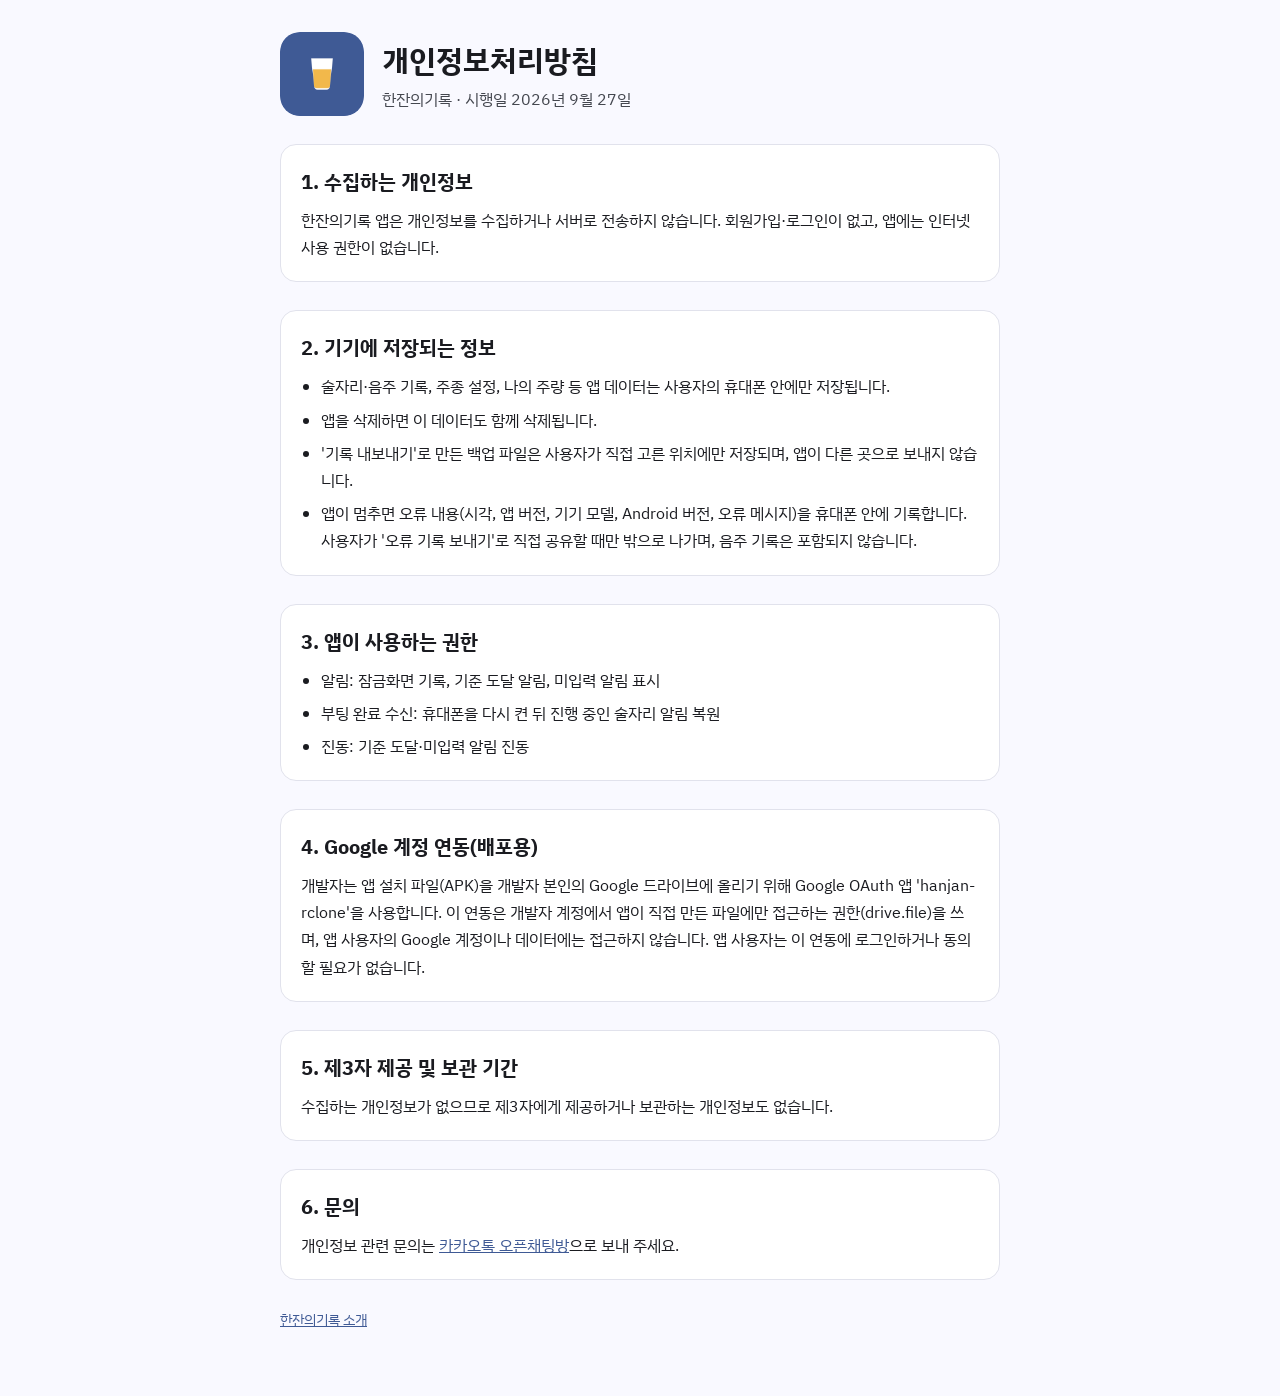
==== privacy.html @ 6b68d0d1 "한잔의기록 소개·내려받기·개인정보처리방침 페이지 Co-Authored-By: Claude Opus 5.5 <noreply@anthropic.com>" ====
<!doctype html>
<html lang="ko">
<head>
<meta charset="utf-8">
<meta name="viewport" content="width=device-width, initial-scale=1">
<title>한잔의기록 개인정보처리방침</title>
<link rel="icon" href="assets/icon.png">
<link rel="preconnect" href="https://fonts.googleapis.com"><link rel="preconnect" href="https://fonts.gstatic.com" crossorigin>
<link rel="stylesheet" href="https://fonts.googleapis.com/css2?family=IBM+Plex+Sans+KR:wght@400;500;700&display=swap">
<link rel="stylesheet" href="assets/style.css">
</head>
<body>
<div class="wrap">
  <header>
    <img src="assets/icon.png" alt="한잔의기록 아이콘">
    <div><h1>개인정보처리방침</h1><p class="sub">한잔의기록 · 시행일 2026년 9월 27일</p></div>
  </header>

  <section class="card">
    <h2>1. 수집하는 개인정보</h2>
    <p>한잔의기록 앱은 개인정보를 수집하거나 서버로 전송하지 않습니다. 회원가입·로그인이 없고, 앱에는 인터넷 사용 권한이 없습니다.</p>
  </section>

  <section class="card">
    <h2>2. 기기에 저장되는 정보</h2>
    <ul>
      <li>술자리·음주 기록, 주종 설정, 나의 주량 등 앱 데이터는 사용자의 휴대폰 안에만 저장됩니다.</li>
      <li>앱을 삭제하면 이 데이터도 함께 삭제됩니다.</li>
      <li>'기록 내보내기'로 만든 백업 파일은 사용자가 직접 고른 위치에만 저장되며, 앱이 다른 곳으로 보내지 않습니다.</li>
      <li>앱이 멈추면 오류 내용(시각, 앱 버전, 기기 모델, Android 버전, 오류 메시지)을 휴대폰 안에 기록합니다. 사용자가 '오류 기록 보내기'로 직접 공유할 때만 밖으로 나가며, 음주 기록은 포함되지 않습니다.</li>
    </ul>
  </section>

  <section class="card">
    <h2>3. 앱이 사용하는 권한</h2>
    <ul>
      <li>알림: 잠금화면 기록, 기준 도달 알림, 미입력 알림 표시</li>
      <li>부팅 완료 수신: 휴대폰을 다시 켠 뒤 진행 중인 술자리 알림 복원</li>
      <li>진동: 기준 도달·미입력 알림 진동</li>
    </ul>
  </section>

  <section class="card">
    <h2>4. Google 계정 연동(배포용)</h2>
    <p>개발자는 앱 설치 파일(APK)을 개발자 본인의 Google 드라이브에 올리기 위해 Google OAuth 앱 'hanjan-rclone'을 사용합니다. 이 연동은 개발자 계정에서 앱이 직접 만든 파일에만 접근하는 권한(drive.file)을 쓰며, 앱 사용자의 Google 계정이나 데이터에는 접근하지 않습니다. 앱 사용자는 이 연동에 로그인하거나 동의할 필요가 없습니다.</p>
  </section>

  <section class="card">
    <h2>5. 제3자 제공 및 보관 기간</h2>
    <p>수집하는 개인정보가 없으므로 제3자에게 제공하거나 보관하는 개인정보도 없습니다.</p>
  </section>

  <section class="card">
    <h2>6. 문의</h2>
    <p>개인정보 관련 문의는 <a href="https://open.kakao.com/o/gG2hXAPi">카카오톡 오픈채팅방</a>으로 보내 주세요.</p>
  </section>

  <footer><a href="index.html">한잔의기록 소개</a></footer>
</div>
</body>
</html>
---- assets/style.css ----
:root {
  --navy: #3F5A95; --navy-soft: #DAE2FF; --amber: #F2B84B; --caution: #E8710A; --max: #C5221F;
  --bg: #F9F9FF; --card: #FFFFFF; --ink: #1A1B20; --sub: #44474F; --line: #E1E2EC;
  color-scheme: light;
}
@media (prefers-color-scheme: dark) {
  :root { --bg: #121318; --card: #1E1F25; --ink: #E2E2E9; --sub: #C5C6D0; --line: #33353A; --navy-soft: #26437C; color-scheme: dark; }
}
* { box-sizing: border-box; }
body { margin: 0; background: var(--bg); color: var(--ink); font-family: "IBM Plex Sans KR", "Apple SD Gothic Neo", "Noto Sans KR", system-ui, sans-serif; line-height: 1.7; }
.wrap { max-width: 760px; margin: 0 auto; padding: 32px 20px 64px; display: grid; gap: 28px; }
header { display: flex; gap: 18px; align-items: center; }
header img { width: 84px; height: 84px; border-radius: 20px; }
h1 { margin: 0; font-size: 30px; }
h2 { margin: 0 0 8px; font-size: 20px; }
p { margin: 0; }
.sub { color: var(--sub); }
.card { background: var(--card); border: 1px solid var(--line); border-radius: 16px; padding: 20px; }
.download { display: flex; flex-wrap: wrap; gap: 20px; align-items: center; }
.btn { display: inline-block; background: var(--navy); color: #fff; text-decoration: none; font-weight: 700; padding: 14px 26px; border-radius: 999px; }
.btn:focus-visible { outline: 3px solid var(--amber); outline-offset: 2px; }
.qr { width: 150px; background: #fff; border-radius: 12px; padding: 6px; }
ol, ul { margin: 0; padding-left: 20px; display: grid; gap: 6px; }
.levels { display: flex; gap: 8px; flex-wrap: wrap; margin-top: 8px; }
.levels span { color: #fff; font-size: 13px; font-weight: 700; padding: 3px 12px; border-radius: 999px; }
footer { color: var(--sub); font-size: 14px; display: flex; gap: 16px; flex-wrap: wrap; }
a { color: var(--navy); }
@media (prefers-color-scheme: dark) { a { color: #B1C5FF; } }
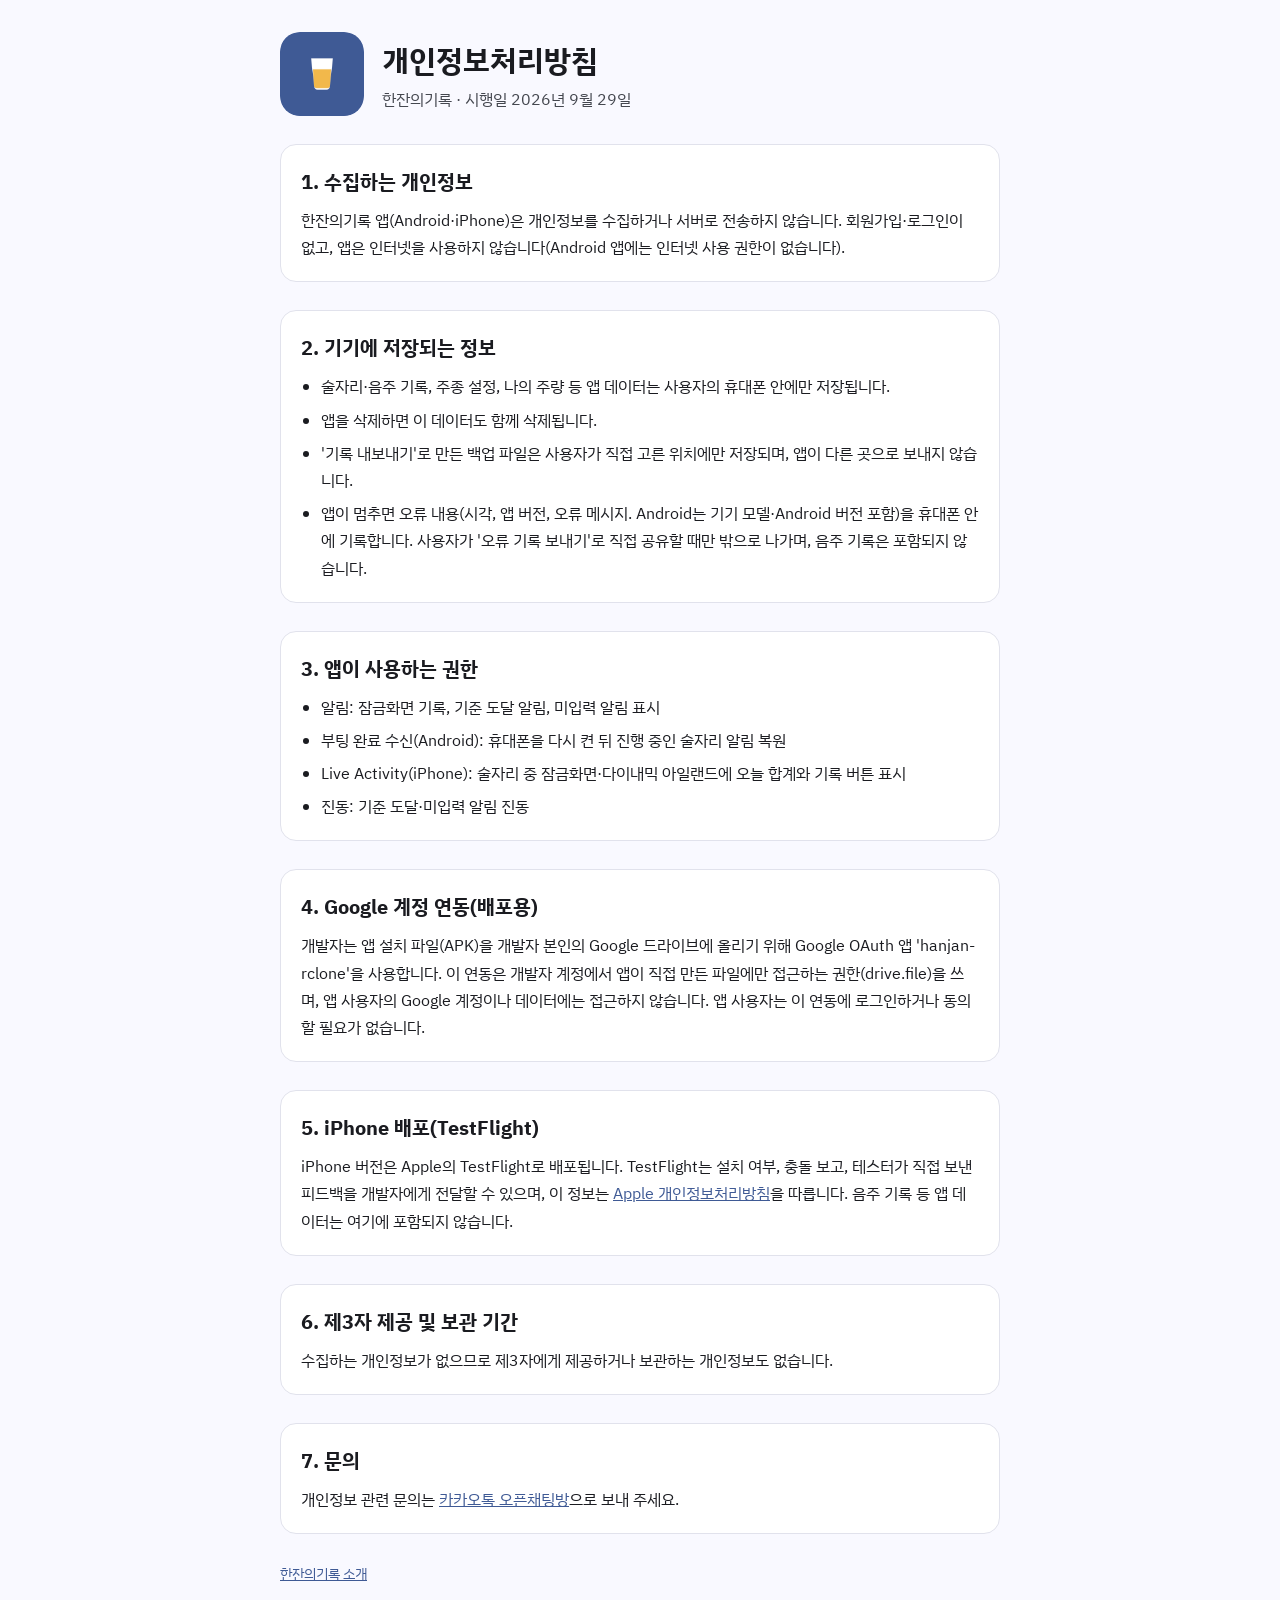
==== commit a38edc8d: "iPhone(TestFlight) 추가: Android/iPhone 탭, 기기 자동 선택, 버튼·QR 가운데 정렬, 개인정보처리방침 갱신 Co-Authored-By: Claude " ====
--- a/privacy.html
+++ b/privacy.html
@@ -13,12 +13,12 @@
 <div class="wrap">
   <header>
     <img src="assets/icon.png" alt="한잔의기록 아이콘">
-    <div><h1>개인정보처리방침</h1><p class="sub">한잔의기록 · 시행일 2026년 9월 27일</p></div>
+    <div><h1>개인정보처리방침</h1><p class="sub">한잔의기록 · 시행일 2026년 9월 29일</p></div>
   </header>
 
   <section class="card">
     <h2>1. 수집하는 개인정보</h2>
-    <p>한잔의기록 앱은 개인정보를 수집하거나 서버로 전송하지 않습니다. 회원가입·로그인이 없고, 앱에는 인터넷 사용 권한이 없습니다.</p>
+    <p>한잔의기록 앱(Android·iPhone)은 개인정보를 수집하거나 서버로 전송하지 않습니다. 회원가입·로그인이 없고, 앱은 인터넷을 사용하지 않습니다(Android 앱에는 인터넷 사용 권한이 없습니다).</p>
   </section>
 
   <section class="card">
@@ -27,7 +27,7 @@
       <li>술자리·음주 기록, 주종 설정, 나의 주량 등 앱 데이터는 사용자의 휴대폰 안에만 저장됩니다.</li>
       <li>앱을 삭제하면 이 데이터도 함께 삭제됩니다.</li>
       <li>'기록 내보내기'로 만든 백업 파일은 사용자가 직접 고른 위치에만 저장되며, 앱이 다른 곳으로 보내지 않습니다.</li>
-      <li>앱이 멈추면 오류 내용(시각, 앱 버전, 기기 모델, Android 버전, 오류 메시지)을 휴대폰 안에 기록합니다. 사용자가 '오류 기록 보내기'로 직접 공유할 때만 밖으로 나가며, 음주 기록은 포함되지 않습니다.</li>
+      <li>앱이 멈추면 오류 내용(시각, 앱 버전, 오류 메시지. Android는 기기 모델·Android 버전 포함)을 휴대폰 안에 기록합니다. 사용자가 '오류 기록 보내기'로 직접 공유할 때만 밖으로 나가며, 음주 기록은 포함되지 않습니다.</li>
     </ul>
   </section>
 
@@ -35,7 +35,8 @@
     <h2>3. 앱이 사용하는 권한</h2>
     <ul>
       <li>알림: 잠금화면 기록, 기준 도달 알림, 미입력 알림 표시</li>
-      <li>부팅 완료 수신: 휴대폰을 다시 켠 뒤 진행 중인 술자리 알림 복원</li>
+      <li>부팅 완료 수신(Android): 휴대폰을 다시 켠 뒤 진행 중인 술자리 알림 복원</li>
+      <li>Live Activity(iPhone): 술자리 중 잠금화면·다이내믹 아일랜드에 오늘 합계와 기록 버튼 표시</li>
       <li>진동: 기준 도달·미입력 알림 진동</li>
     </ul>
   </section>
@@ -46,12 +47,17 @@
   </section>
 
   <section class="card">
-    <h2>5. 제3자 제공 및 보관 기간</h2>
+    <h2>5. iPhone 배포(TestFlight)</h2>
+    <p>iPhone 버전은 Apple의 TestFlight로 배포됩니다. TestFlight는 설치 여부, 충돌 보고, 테스터가 직접 보낸 피드백을 개발자에게 전달할 수 있으며, 이 정보는 <a href="https://www.apple.com/kr/legal/privacy/">Apple 개인정보처리방침</a>을 따릅니다. 음주 기록 등 앱 데이터는 여기에 포함되지 않습니다.</p>
+  </section>
+
+  <section class="card">
+    <h2>6. 제3자 제공 및 보관 기간</h2>
     <p>수집하는 개인정보가 없으므로 제3자에게 제공하거나 보관하는 개인정보도 없습니다.</p>
   </section>
 
   <section class="card">
-    <h2>6. 문의</h2>
+    <h2>7. 문의</h2>
     <p>개인정보 관련 문의는 <a href="https://open.kakao.com/o/gG2hXAPi">카카오톡 오픈채팅방</a>으로 보내 주세요.</p>
   </section>
 
--- a/assets/style.css
+++ b/assets/style.css
@@ -26,3 +26,23 @@
 footer { color: var(--sub); font-size: 14px; display: flex; gap: 16px; flex-wrap: wrap; }
 a { color: var(--navy); }
 @media (prefers-color-scheme: dark) { a { color: #B1C5FF; } }
+.version { font-family: "IBM Plex Sans KR", sans-serif; color: var(--navy); }
+@media (prefers-color-scheme: dark) { .version { color: #B1C5FF; } }
+.changes { font-size: 15px; }
+.intro { display: grid; gap: 8px; }
+.hook { font-size: 22px; font-weight: 700; }
+.features { display: grid; gap: 16px; margin-top: 4px; }
+h3 { margin: 0 0 2px; font-size: 16px; }
+.closing { margin-top: 18px; font-weight: 500; }
+.platform { font-weight: 700; color: var(--sub); font-size: 14px; }
+.tabs { display: grid; grid-template-columns: 1fr 1fr; gap: 6px; background: var(--card); border: 1px solid var(--line); border-radius: 999px; padding: 5px; }
+.tabs button { font: inherit; font-weight: 700; font-size: 16px; border: 0; border-radius: 999px; padding: 10px 12px; cursor: pointer; background: transparent; color: var(--sub); }
+.tabs button[aria-selected="true"] { background: var(--navy); color: #fff; }
+.tabs button:focus-visible { outline: 3px solid var(--amber); outline-offset: 2px; }
+[hidden] { display: none !important; }
+.os-icon { width: 1.25em; height: 1.25em; vertical-align: -0.25em; margin-right: 6px; }
+.credit { flex-basis: 100%; font-size: 12px; line-height: 1.6; }
+/* 내려받기 카드: 설명 아래에 버튼과 QR을 가운데 정렬 */
+.download { flex-direction: column; align-items: stretch; }
+.btn-row { text-align: center; margin-top: 4px; }
+.download .qr { align-self: center; }
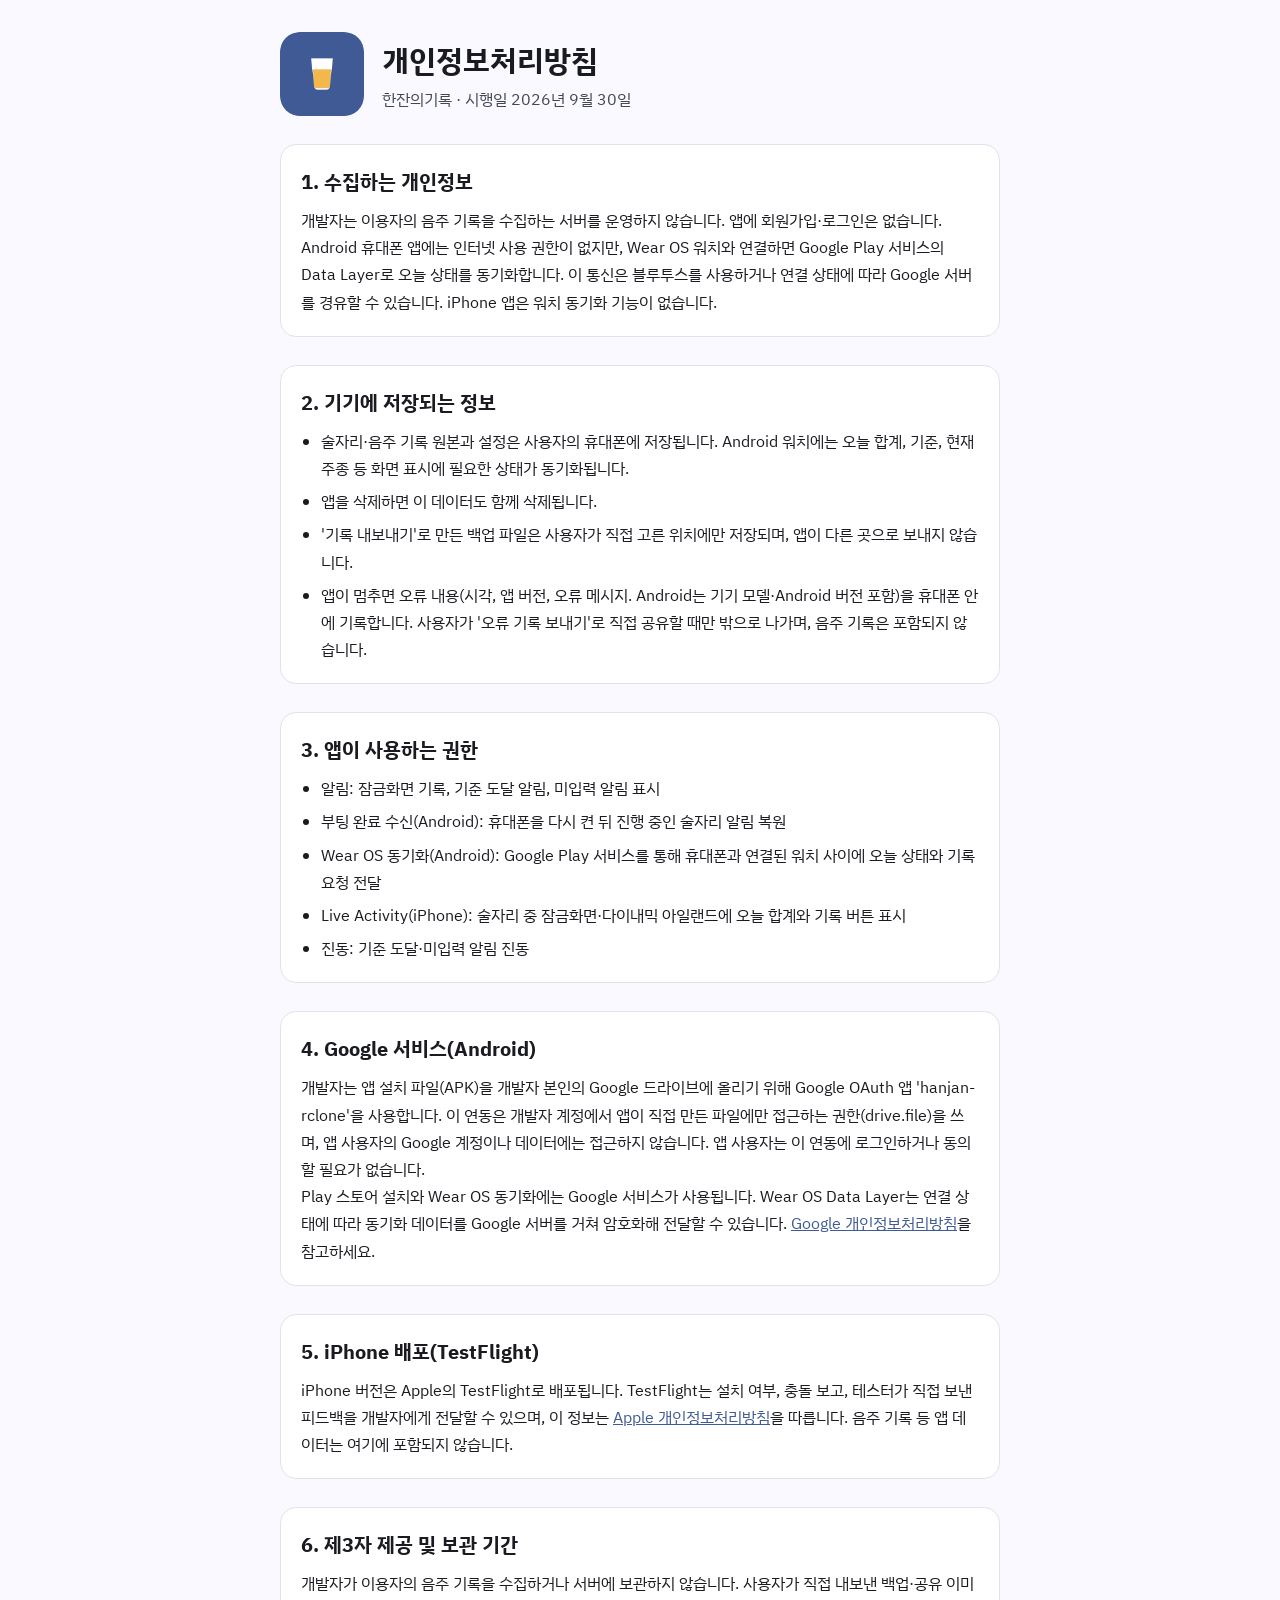
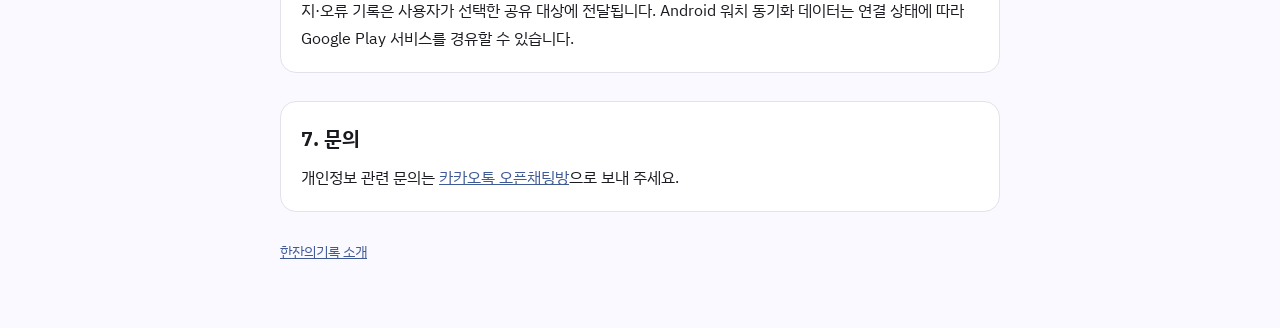
==== commit 05337c0f: "워치 동기화 개인정보 안내 정정" ====
--- a/privacy.html
+++ b/privacy.html
@@ -13,18 +13,18 @@
 <div class="wrap">
   <header>
     <img src="assets/icon.png" alt="한잔의기록 아이콘">
-    <div><h1>개인정보처리방침</h1><p class="sub">한잔의기록 · 시행일 2026년 9월 29일</p></div>
+    <div><h1>개인정보처리방침</h1><p class="sub">한잔의기록 · 시행일 2026년 9월 30일</p></div>
   </header>
 
   <section class="card">
     <h2>1. 수집하는 개인정보</h2>
-    <p>한잔의기록 앱(Android·iPhone)은 개인정보를 수집하거나 서버로 전송하지 않습니다. 회원가입·로그인이 없고, 앱은 인터넷을 사용하지 않습니다(Android 앱에는 인터넷 사용 권한이 없습니다).</p>
+    <p>개발자는 이용자의 음주 기록을 수집하는 서버를 운영하지 않습니다. 앱에 회원가입·로그인은 없습니다. Android 휴대폰 앱에는 인터넷 사용 권한이 없지만, Wear OS 워치와 연결하면 Google Play 서비스의 Data Layer로 오늘 상태를 동기화합니다. 이 통신은 블루투스를 사용하거나 연결 상태에 따라 Google 서버를 경유할 수 있습니다. iPhone 앱은 워치 동기화 기능이 없습니다.</p>
   </section>
 
   <section class="card">
     <h2>2. 기기에 저장되는 정보</h2>
     <ul>
-      <li>술자리·음주 기록, 주종 설정, 나의 주량 등 앱 데이터는 사용자의 휴대폰 안에만 저장됩니다.</li>
+      <li>술자리·음주 기록 원본과 설정은 사용자의 휴대폰에 저장됩니다. Android 워치에는 오늘 합계, 기준, 현재 주종 등 화면 표시에 필요한 상태가 동기화됩니다.</li>
       <li>앱을 삭제하면 이 데이터도 함께 삭제됩니다.</li>
       <li>'기록 내보내기'로 만든 백업 파일은 사용자가 직접 고른 위치에만 저장되며, 앱이 다른 곳으로 보내지 않습니다.</li>
       <li>앱이 멈추면 오류 내용(시각, 앱 버전, 오류 메시지. Android는 기기 모델·Android 버전 포함)을 휴대폰 안에 기록합니다. 사용자가 '오류 기록 보내기'로 직접 공유할 때만 밖으로 나가며, 음주 기록은 포함되지 않습니다.</li>
@@ -36,14 +36,16 @@
     <ul>
       <li>알림: 잠금화면 기록, 기준 도달 알림, 미입력 알림 표시</li>
       <li>부팅 완료 수신(Android): 휴대폰을 다시 켠 뒤 진행 중인 술자리 알림 복원</li>
+      <li>Wear OS 동기화(Android): Google Play 서비스를 통해 휴대폰과 연결된 워치 사이에 오늘 상태와 기록 요청 전달</li>
       <li>Live Activity(iPhone): 술자리 중 잠금화면·다이내믹 아일랜드에 오늘 합계와 기록 버튼 표시</li>
       <li>진동: 기준 도달·미입력 알림 진동</li>
     </ul>
   </section>
 
   <section class="card">
-    <h2>4. Google 계정 연동(배포용)</h2>
+    <h2>4. Google 서비스(Android)</h2>
     <p>개발자는 앱 설치 파일(APK)을 개발자 본인의 Google 드라이브에 올리기 위해 Google OAuth 앱 'hanjan-rclone'을 사용합니다. 이 연동은 개발자 계정에서 앱이 직접 만든 파일에만 접근하는 권한(drive.file)을 쓰며, 앱 사용자의 Google 계정이나 데이터에는 접근하지 않습니다. 앱 사용자는 이 연동에 로그인하거나 동의할 필요가 없습니다.</p>
+    <p>Play 스토어 설치와 Wear OS 동기화에는 Google 서비스가 사용됩니다. Wear OS Data Layer는 연결 상태에 따라 동기화 데이터를 Google 서버를 거쳐 암호화해 전달할 수 있습니다. <a href="https://policies.google.com/privacy?hl=ko">Google 개인정보처리방침</a>을 참고하세요.</p>
   </section>
 
   <section class="card">
@@ -53,7 +55,7 @@
 
   <section class="card">
     <h2>6. 제3자 제공 및 보관 기간</h2>
-    <p>수집하는 개인정보가 없으므로 제3자에게 제공하거나 보관하는 개인정보도 없습니다.</p>
+    <p>개발자가 이용자의 음주 기록을 수집하거나 서버에 보관하지 않습니다. 사용자가 직접 내보낸 백업·공유 이미지·오류 기록은 사용자가 선택한 공유 대상에 전달됩니다. Android 워치 동기화 데이터는 연결 상태에 따라 Google Play 서비스를 경유할 수 있습니다.</p>
   </section>
 
   <section class="card">
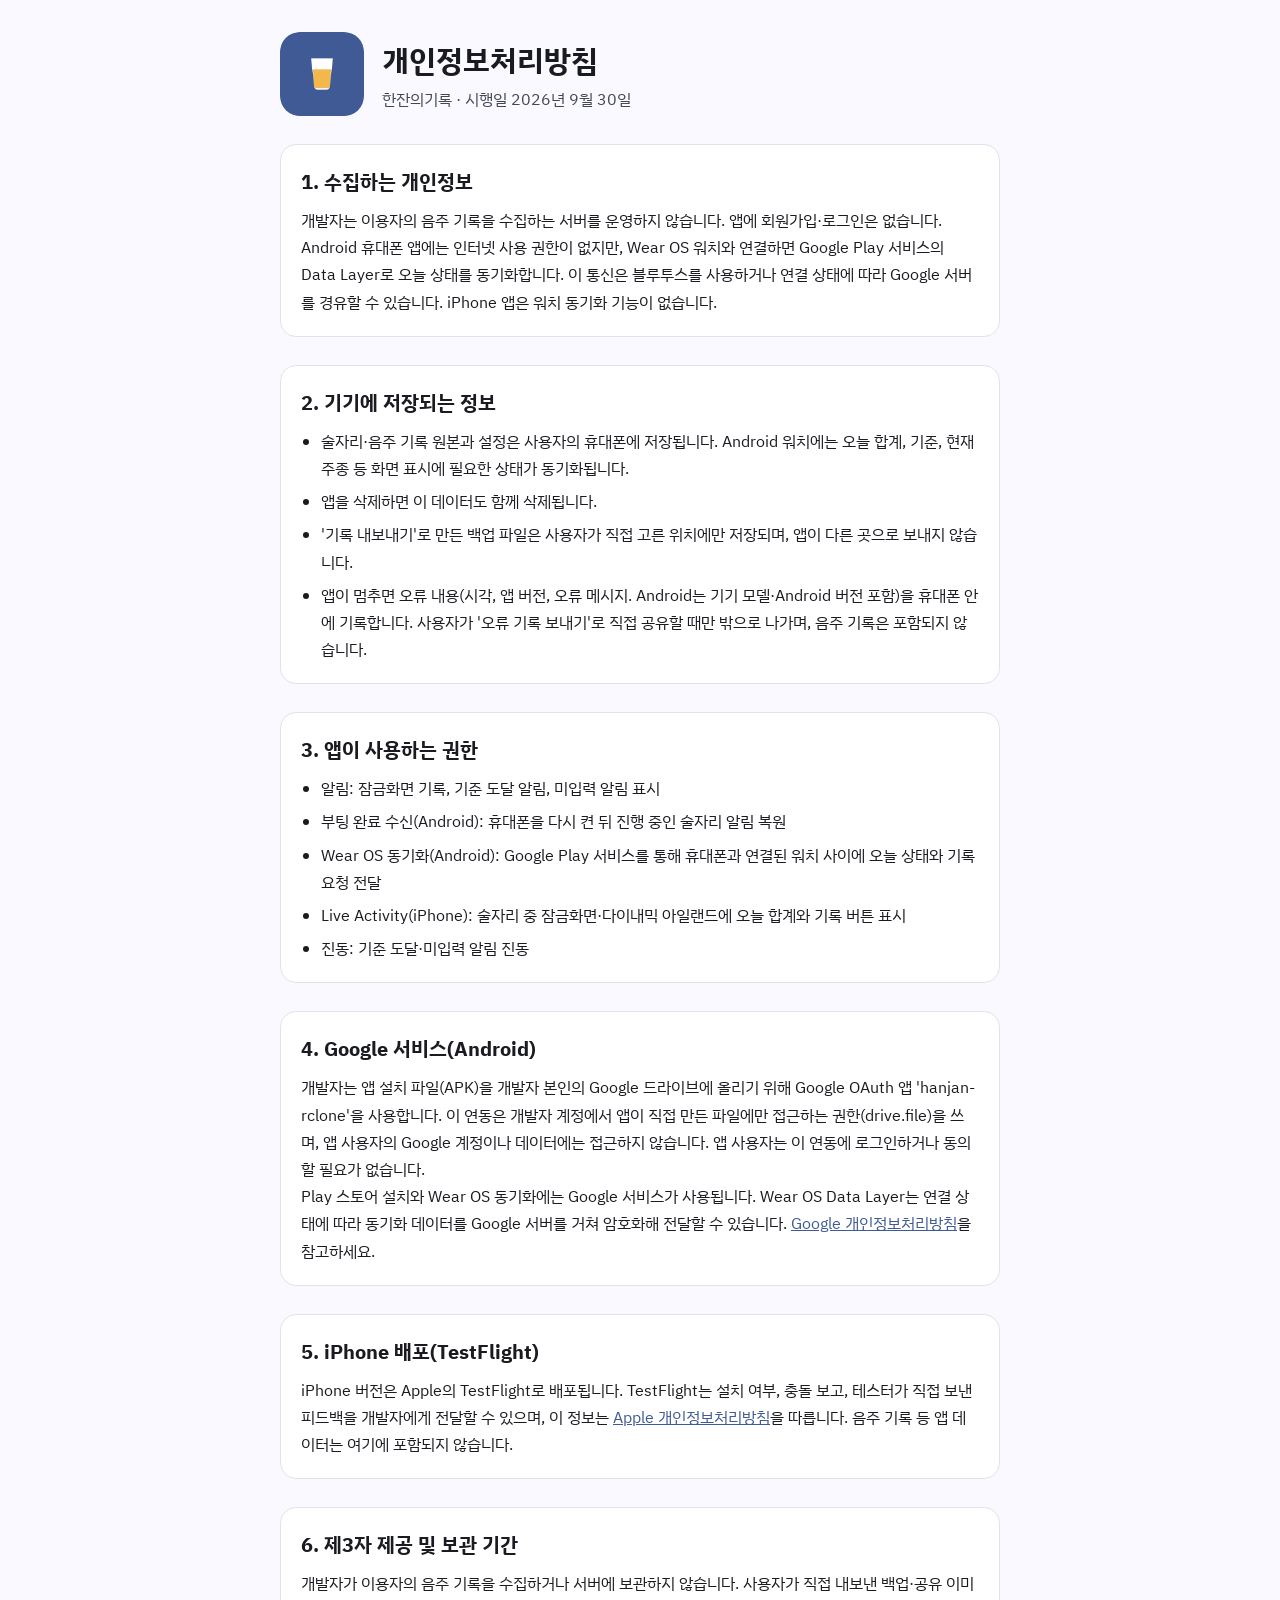
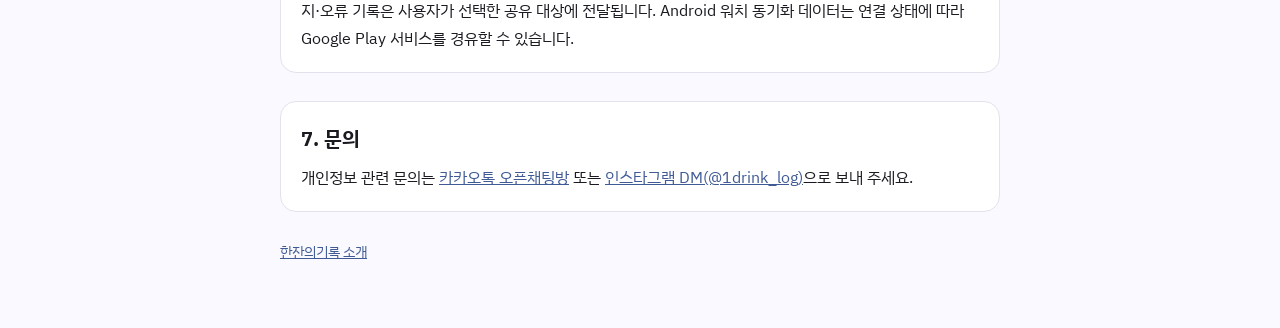
==== commit 9223c03f: "문의·오류 제보 카드(오픈채팅·인스타그램 DM) 추가 — 새 오픈채팅 링크 받은 뒤 main에 합칠 것" ====
--- a/privacy.html
+++ b/privacy.html
@@ -60,7 +60,7 @@
 
   <section class="card">
     <h2>7. 문의</h2>
-    <p>개인정보 관련 문의는 <a href="https://open.kakao.com/o/gG2hXAPi">카카오톡 오픈채팅방</a>으로 보내 주세요.</p>
+    <p>개인정보 관련 문의는 <a href="https://open.kakao.com/o/gG2hXAPi">카카오톡 오픈채팅방</a> 또는 <a href="https://ig.me/m/1drink_log">인스타그램 DM(@1drink_log)</a>으로 보내 주세요.</p>
   </section>
 
   <footer><a href="index.html">한잔의기록 소개</a></footer>
--- a/assets/style.css
+++ b/assets/style.css
@@ -46,3 +46,10 @@
 .download { flex-direction: column; align-items: stretch; }
 .btn-row { text-align: center; margin-top: 4px; }
 .download .qr { align-self: center; }
+.contact { display: grid; gap: 10px; }
+.contact-btns { display: flex; flex-wrap: wrap; gap: 10px; }
+.btn-kakao { background: #FEE500; color: #191919; }
+.btn-insta { background: #1A1B20; color: #fff; }
+.btn-insta .handle { font-weight: 500; opacity: .8; margin-left: 4px; }
+@media (prefers-color-scheme: dark) { .btn-insta { background: #E2E2E9; color: #1A1B20; } }
+.tips { margin: 0; }
